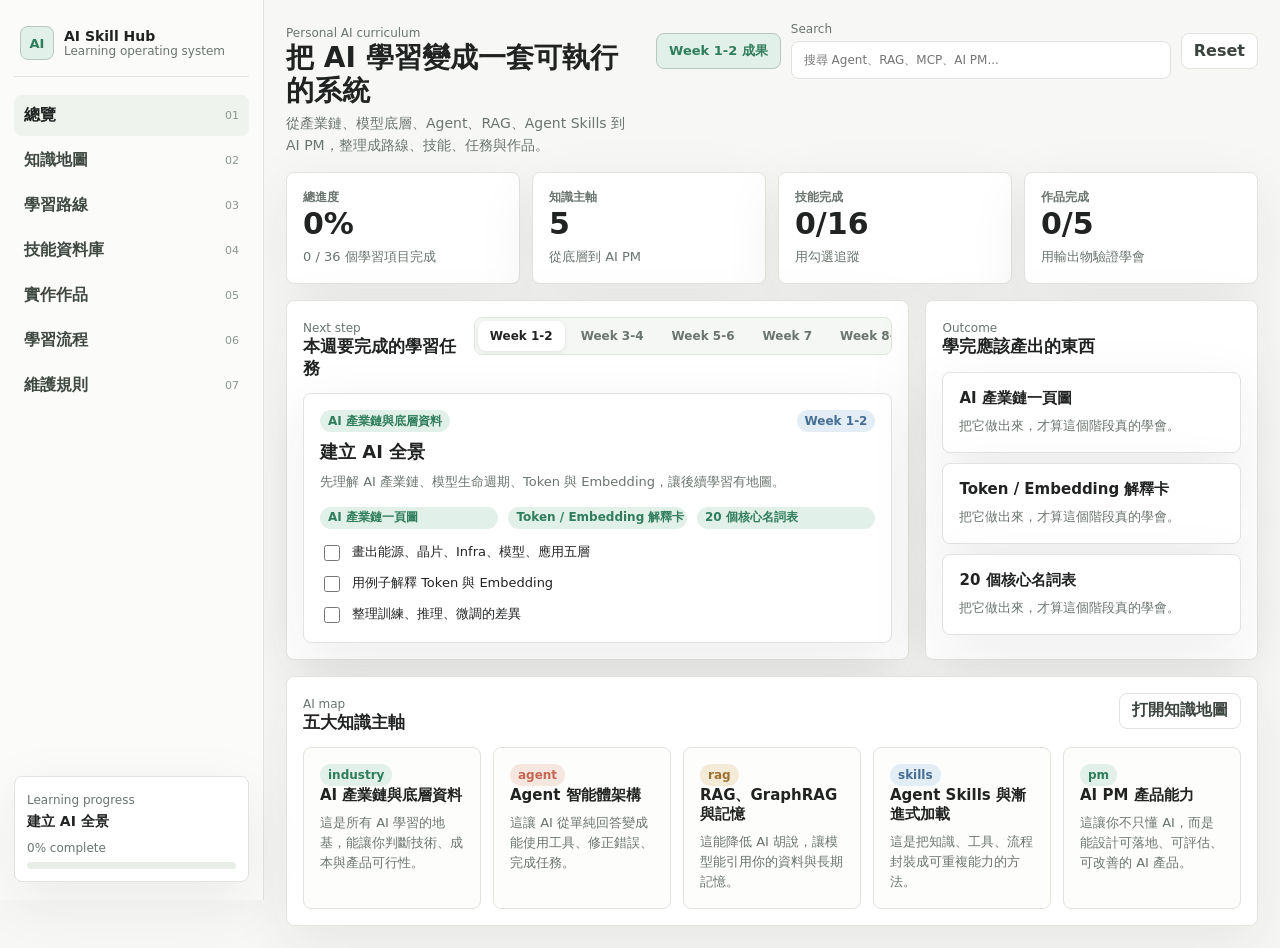
==== index.html @ 4f5eca00 "Initial AI learning site" ====
<!doctype html>
<html lang="zh-Hant">
  <head>
    <meta charset="utf-8" />
    <meta name="viewport" content="width=device-width, initial-scale=1" />
    <title>AI Skill Learning Hub</title>
    <meta name="description" content="一個用來系統化學習 AI 產業鏈、Agent、RAG、Agent Skills 與 AI PM 的互動知識網站。" />
    <meta name="theme-color" content="#f7f8f6" />
    <meta property="og:title" content="AI Skill Learning Hub" />
    <meta property="og:description" content="AI 學習路線、知識地圖、技能資料庫、實作任務與進度追蹤。" />
    <meta property="og:type" content="website" />
    <link rel="stylesheet" href="./styles.css" />
  </head>
  <body>
    <div class="app-shell">
      <aside class="sidebar">
        <div class="workspace-mark">
          <div class="logo">AI</div>
          <div>
            <strong>AI Skill Hub</strong>
            <span>Learning operating system</span>
          </div>
        </div>
        <nav class="nav-list" id="navList"></nav>
        <div class="sidebar-panel">
          <span>Learning progress</span>
          <strong id="sidebarFocus">先建立 AI 全景</strong>
          <div class="mini-progress">
            <span id="progressText">0%</span>
            <div><i id="progressBar"></i></div>
          </div>
        </div>
      </aside>

      <main class="main">
        <header class="topbar">
          <div>
            <span class="eyebrow">Personal AI curriculum</span>
            <h1>把 AI 學習變成一套可執行的系統</h1>
            <p class="subtitle">從產業鏈、模型底層、Agent、RAG、Agent Skills 到 AI PM，整理成路線、技能、任務與作品。</p>
          </div>
          <div class="command-strip">
            <a class="artifact-link" href="./artifacts/week-1-2-ai-overview.html">Week 1-2 成果</a>
            <label class="search">
              <span>Search</span>
              <input id="searchInput" type="search" placeholder="搜尋 Agent、RAG、MCP、AI PM..." />
            </label>
            <button id="resetProgress" type="button">Reset</button>
          </div>
        </header>

        <section class="view active" data-view="overview">
          <div class="metrics-grid" id="metricsGrid"></div>
          <div class="content-grid">
            <section class="panel wide">
              <div class="panel-heading">
                <div>
                  <span class="section-kicker">Next step</span>
                  <h2>本週要完成的學習任務</h2>
                </div>
                <div class="segmented" id="phaseSwitch"></div>
              </div>
              <div id="activePhase"></div>
            </section>
            <section class="panel">
              <div class="panel-heading">
                <div>
                  <span class="section-kicker">Outcome</span>
                  <h2>學完應該產出的東西</h2>
                </div>
              </div>
              <div class="stack" id="outcomeList"></div>
            </section>
          </div>
          <section class="panel">
            <div class="panel-heading">
              <div>
                <span class="section-kicker">AI map</span>
                <h2>五大知識主軸</h2>
              </div>
              <button class="text-button" type="button" data-view-target="map">打開知識地圖</button>
            </div>
            <div class="module-strip" id="moduleStrip"></div>
          </section>
        </section>

        <section class="view" data-view="map">
          <section class="panel">
            <div class="panel-heading">
              <div>
                <span class="section-kicker">Knowledge map</span>
                <h2>AI 知識地圖</h2>
              </div>
            </div>
            <div class="module-grid" id="moduleGrid"></div>
          </section>
        </section>

        <section class="view" data-view="roadmap">
          <section class="panel">
            <div class="panel-heading">
              <div>
                <span class="section-kicker">10-week roadmap</span>
                <h2>十週學習路線</h2>
              </div>
            </div>
            <div class="roadmap-board" id="roadmapBoard"></div>
          </section>
        </section>

        <section class="view" data-view="skills">
          <section class="panel">
            <div class="panel-heading stacked">
              <div>
                <span class="section-kicker">Skill database</span>
                <h2>技能資料庫</h2>
              </div>
              <div class="filters">
                <select id="moduleFilter" aria-label="主軸篩選"></select>
                <select id="levelFilter" aria-label="難度篩選"></select>
                <select id="statusFilter" aria-label="狀態篩選">
                  <option value="all">全部狀態</option>
                  <option value="todo">未開始</option>
                  <option value="doing">進行中</option>
                  <option value="done">已完成</option>
                </select>
              </div>
            </div>
            <div class="skill-database" id="skillDatabase"></div>
          </section>
        </section>

        <section class="view" data-view="projects">
          <div class="content-grid">
            <section class="panel wide">
              <div class="panel-heading">
                <div>
                  <span class="section-kicker">Portfolio</span>
                  <h2>用作品確認你真的學會</h2>
                </div>
              </div>
              <div class="project-list" id="projectList"></div>
            </section>
            <section class="panel">
              <div class="panel-heading">
                <div>
                  <span class="section-kicker">Definition of learned</span>
                  <h2>學會的標準</h2>
                </div>
              </div>
              <div class="stack" id="doneList"></div>
            </section>
          </div>
        </section>

        <section class="view" data-view="workflow">
          <div class="content-grid">
            <section class="panel wide">
              <div class="panel-heading">
                <div>
                  <span class="section-kicker">Study loop</span>
                  <h2>每學一個 AI 主題，都照這個流程</h2>
                </div>
              </div>
              <div class="workflow-list" id="workflowList"></div>
            </section>
            <section class="panel">
              <div class="panel-heading">
                <div>
                  <span class="section-kicker">Inbox</span>
                  <h2>待整理素材</h2>
                </div>
              </div>
              <div class="stack" id="inboxList"></div>
            </section>
          </div>
        </section>

        <section class="view" data-view="maintain">
          <section class="panel">
            <div class="panel-heading">
              <div>
                <span class="section-kicker">Maintain</span>
                <h2>讓這個 AI 學習網站長期不變亂</h2>
              </div>
            </div>
            <div class="maintenance-grid" id="maintenanceGrid"></div>
          </section>
        </section>
      </main>
    </div>
    <script src="./data.js"></script>
    <script src="./app.js"></script>
  </body>
</html>
---- styles.css ----
:root {
  --bg: #f7f8f6;
  --panel: #ffffff;
  --soft: #eef3ee;
  --line: #dfe4df;
  --text: #202321;
  --muted: #6b746e;
  --green: #2f7d5c;
  --green-soft: #e1f0e8;
  --coral: #c76650;
  --coral-soft: #f6e6e0;
  --blue: #466d94;
  --blue-soft: #e2edf5;
  --amber: #9d7131;
  --amber-soft: #f3ead8;
  --shadow: 0 18px 60px rgba(33, 38, 34, 0.08);
}

* { box-sizing: border-box; }
body {
  margin: 0;
  min-width: 320px;
  min-height: 100vh;
  background: var(--bg);
  color: var(--text);
  font-family: Inter, ui-sans-serif, system-ui, -apple-system, BlinkMacSystemFont, "Segoe UI", "Noto Sans TC", sans-serif;
  letter-spacing: 0;
}
button, input, select { font: inherit; }
button { cursor: pointer; }
.app-shell { display: grid; grid-template-columns: 264px minmax(0, 1fr); min-height: 100vh; }
.sidebar {
  position: sticky; top: 0; height: 100vh; padding: 18px 14px;
  border-right: 1px solid var(--line); background: #fbfcfa;
  display: flex; flex-direction: column; gap: 18px;
}
.workspace-mark { display: flex; gap: 10px; align-items: center; padding: 8px 6px 16px; border-bottom: 1px solid var(--line); }
.logo {
  width: 34px; height: 34px; display: grid; place-items: center;
  border: 1px solid #b7c7bd; border-radius: 8px; background: var(--green-soft);
  color: var(--green); font-weight: 800; font-size: 13px;
}
.workspace-mark strong, .workspace-mark span { display: block; }
.workspace-mark strong { font-size: 14px; }
.workspace-mark span, .eyebrow, .section-kicker, .sidebar-panel span { color: var(--muted); font-size: 12px; }
.nav-list { display: grid; gap: 4px; }
.nav-item {
  width: 100%; display: flex; align-items: center; justify-content: space-between;
  border: 0; background: transparent; border-radius: 8px; padding: 10px;
  color: #404842; text-align: left;
}
.nav-item.active, .nav-item:hover { background: var(--soft); color: var(--text); }
.nav-item span:first-child { font-weight: 650; }
.nav-item span:last-child { color: #8b948d; font-size: 11px; }
.sidebar-panel {
  margin-top: auto; border: 1px solid var(--line); border-radius: 8px; padding: 12px;
  background: var(--panel); box-shadow: var(--shadow);
}
.sidebar-panel strong { display: block; margin: 5px 0 10px; font-size: 14px; }
.mini-progress { display: grid; gap: 7px; color: var(--muted); font-size: 12px; }
.mini-progress div { height: 7px; border-radius: 999px; background: #e8ede8; overflow: hidden; }
.mini-progress i { display: block; width: 0%; height: 100%; border-radius: inherit; background: var(--green); }
.main { min-width: 0; padding: 22px; }
.topbar { display: flex; align-items: flex-start; justify-content: space-between; gap: 18px; padding-bottom: 16px; }
h1, h2, h3, p { margin-top: 0; }
h1 { margin-bottom: 6px; font-size: 28px; line-height: 1.18; letter-spacing: 0; }
h2 { margin-bottom: 0; font-size: 17px; line-height: 1.25; letter-spacing: 0; }
h3 { margin-bottom: 8px; font-size: 15px; }
.subtitle { max-width: 760px; margin-bottom: 0; color: var(--muted); line-height: 1.55; font-size: 14px; }
.command-strip { display: flex; align-items: center; gap: 10px; }
.search { width: min(380px, 42vw); display: grid; gap: 5px; color: var(--muted); font-size: 12px; }
.search input, .filters select {
  min-height: 38px; border: 1px solid var(--line); border-radius: 8px;
  background: var(--panel); color: var(--text); padding: 0 12px; outline: 0;
}
.search input:focus, .filters select:focus { border-color: #94b7a6; box-shadow: 0 0 0 3px rgba(47,125,92,.13); }
#resetProgress, .text-button, .segmented button {
  min-height: 36px; border: 1px solid var(--line); border-radius: 8px;
  background: var(--panel); color: #3c443f; padding: 0 12px; font-weight: 650;
}
.artifact-link {
  min-height: 36px;
  display: inline-flex;
  align-items: center;
  border: 1px solid #b7c7bd;
  border-radius: 8px;
  background: var(--green-soft);
  color: var(--green);
  padding: 0 12px;
  font-size: 13px;
  font-weight: 750;
  text-decoration: none;
  white-space: nowrap;
}
.view { display: none; }
.view.active { display: grid; gap: 16px; }
.metrics-grid { display: grid; grid-template-columns: repeat(4, minmax(0, 1fr)); gap: 12px; }
.metric, .panel, .card, .module-mini, .module-card, .phase-card, .project-card {
  border: 1px solid var(--line); border-radius: 8px; background: var(--panel);
  box-shadow: var(--shadow); padding: 16px;
}
.metric { min-height: 112px; display: grid; align-content: space-between; }
.metric span { color: var(--muted); font-size: 12px; font-weight: 650; }
.metric strong { display: block; font-size: 30px; line-height: 1; }
.metric p, .card p, .module-card p, .module-mini p, .phase-card p, .project-card p, .workflow-detail p {
  margin: 8px 0 0; color: var(--muted); font-size: 13px; line-height: 1.55;
}
.content-grid { display: grid; grid-template-columns: minmax(0, 1.5fr) minmax(320px, .8fr); gap: 16px; }
.panel-heading { display: flex; align-items: flex-start; justify-content: space-between; gap: 14px; margin-bottom: 14px; }
.panel-heading.stacked { align-items: stretch; }
.segmented {
  display: flex; gap: 4px; padding: 3px; border: 1px solid var(--line);
  border-radius: 8px; background: #f4f7f4; overflow-x: auto;
}
.segmented button { min-height: 30px; border: 0; background: transparent; font-size: 12px; color: var(--muted); white-space: nowrap; }
.segmented button.active { background: var(--panel); color: var(--text); box-shadow: 0 1px 4px rgba(20,26,22,.09); }
.module-strip { display: grid; grid-template-columns: repeat(5, minmax(0, 1fr)); gap: 12px; }
.module-grid, .maintenance-grid { display: grid; grid-template-columns: repeat(2, minmax(0, 1fr)); gap: 12px; }
.module-mini { box-shadow: none; background: #fdfdfb; cursor: pointer; }
.module-card { box-shadow: none; background: #fdfdfb; }
.module-card ul { margin: 12px 0 0; padding-left: 18px; color: var(--muted); font-size: 13px; line-height: 1.8; }
.phase-top { display: flex; align-items: flex-start; justify-content: space-between; gap: 12px; margin-bottom: 8px; }
.phase-top h3 { margin: 8px 0 0; font-size: 18px; }
.week-pill, .chip {
  display: inline-flex; align-items: center; min-height: 22px; border-radius: 999px;
  padding: 0 8px; font-size: 12px; font-weight: 700; white-space: nowrap;
}
.week-pill { background: var(--blue-soft); color: var(--blue); }
.chip { background: var(--soft); color: #455049; }
.chip.green { background: var(--green-soft); color: var(--green); }
.chip.coral { background: var(--coral-soft); color: var(--coral); }
.chip.amber { background: var(--amber-soft); color: var(--amber); }
.chip.blue { background: var(--blue-soft); color: var(--blue); }
.output-row, .task-list, .stack, .roadmap-board, .workflow-list, .project-list { display: grid; gap: 10px; }
.output-row { grid-template-columns: repeat(3, minmax(0, 1fr)); margin: 14px 0; }
.task-row { display: flex; align-items: flex-start; gap: 9px; font-size: 13px; line-height: 1.45; }
input[type="checkbox"] { width: 16px; height: 16px; margin-top: 2px; accent-color: var(--green); flex: 0 0 auto; }
.filters { display: flex; gap: 8px; flex-wrap: wrap; }
.skill-database { display: grid; border: 1px solid var(--line); border-radius: 8px; overflow: hidden; }
.skill-record {
  display: grid; grid-template-columns: 32px minmax(220px, 1.3fr) minmax(160px, .8fr) 92px minmax(150px, .8fr);
  gap: 12px; align-items: center; padding: 12px; border-bottom: 1px solid var(--line); background: var(--panel);
}
.skill-record:last-child { border-bottom: 0; }
.skill-record strong, .record-output strong { display: block; font-size: 14px; }
.skill-record span, .record-output span { display: block; color: var(--muted); font-size: 12px; line-height: 1.45; }
.project-card { display: grid; grid-template-columns: 28px minmax(0, 1fr) auto; gap: 12px; align-items: flex-start; box-shadow: none; background: #fdfdfb; }
.project-check { display: flex; }
.workflow-item { border: 1px solid var(--line); border-radius: 8px; overflow: hidden; background: #fdfdfb; }
.workflow-button {
  width: 100%; border: 0; background: transparent; display: grid; grid-template-columns: minmax(0,1fr) auto;
  gap: 12px; text-align: left; padding: 13px;
}
.workflow-detail { display: none; border-top: 1px solid var(--line); padding: 12px 14px 14px; }
.workflow-item.open .workflow-detail { display: block; }
.empty { padding: 24px; color: var(--muted); text-align: center; }
@media (max-width: 1180px) {
  .module-strip { grid-template-columns: repeat(2, minmax(0, 1fr)); }
}
@media (max-width: 1100px) {
  .app-shell, .metrics-grid, .content-grid, .module-grid, .maintenance-grid { grid-template-columns: 1fr; }
  .sidebar { position: relative; height: auto; border-right: 0; border-bottom: 1px solid var(--line); }
  .nav-list { grid-template-columns: repeat(3, minmax(0, 1fr)); }
  .sidebar-panel { display: none; }
}
@media (max-width: 760px) {
  .main { padding: 14px; }
  .topbar, .command-strip, .panel-heading, .skill-record, .project-card, .output-row, .module-strip { display: grid; grid-template-columns: 1fr; }
  .search { width: 100%; }
  .nav-list { grid-template-columns: 1fr 1fr; }
  h1 { font-size: 22px; }
  .skill-record > * { min-width: 0; }
}
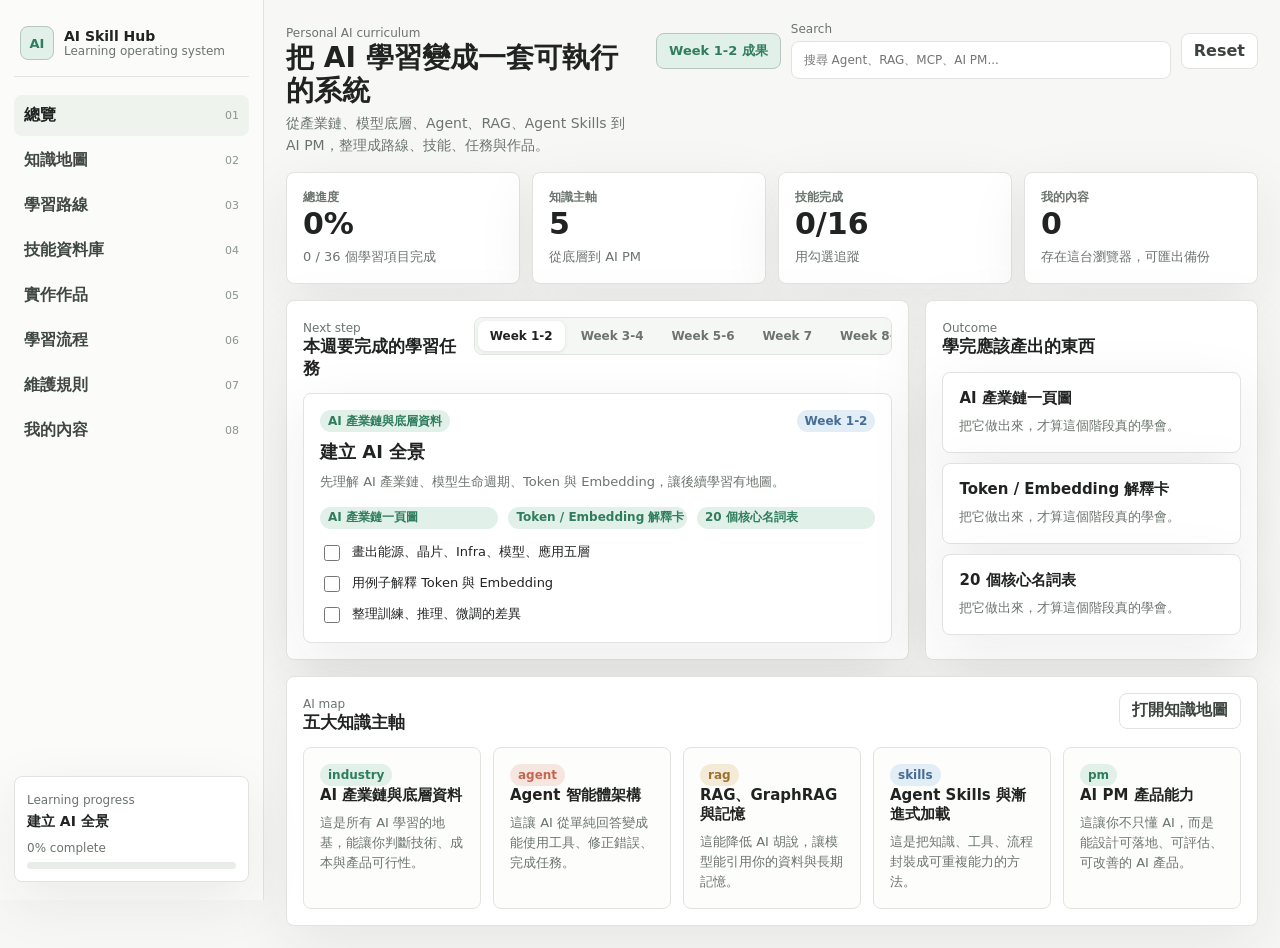
==== commit 0f6f478a: "Add beginner content editor" ====
--- a/index.html
+++ b/index.html
@@ -187,6 +187,67 @@
             <div class="maintenance-grid" id="maintenanceGrid"></div>
           </section>
         </section>
+
+        <section class="view" data-view="editor">
+          <div class="content-grid">
+            <section class="panel wide">
+              <div class="panel-heading">
+                <div>
+                  <span class="section-kicker">Personal content</span>
+                  <h2>自己新增 AI 筆記、技能、資源與作品</h2>
+                </div>
+              </div>
+              <form class="editor-form" id="contentForm">
+                <div class="form-row">
+                  <label>
+                    <span>類型</span>
+                    <select id="contentType">
+                      <option value="note">筆記</option>
+                      <option value="skill">技能</option>
+                      <option value="resource">資源</option>
+                      <option value="project">作品</option>
+                    </select>
+                  </label>
+                  <label>
+                    <span>主軸</span>
+                    <select id="contentModule">
+                      <option value="industry">AI 產業鏈</option>
+                      <option value="agent">Agent</option>
+                      <option value="rag">RAG / 記憶</option>
+                      <option value="skills">Agent Skills</option>
+                      <option value="pm">AI PM</option>
+                    </select>
+                  </label>
+                </div>
+                <label>
+                  <span>標題</span>
+                  <input id="contentTitle" type="text" placeholder="例如：CUDA 生態是什麼" required />
+                </label>
+                <label>
+                  <span>內容</span>
+                  <textarea id="contentBody" rows="6" placeholder="寫下你的理解、例子、來源、下一步要做什麼..." required></textarea>
+                </label>
+                <button class="primary-button" type="submit">儲存到我的網站</button>
+              </form>
+              <div class="custom-list" id="customContentList"></div>
+            </section>
+            <section class="panel">
+              <div class="panel-heading">
+                <div>
+                  <span class="section-kicker">Backup</span>
+                  <h2>備份與匯入</h2>
+                </div>
+              </div>
+              <div class="backup-tools">
+                <p>現在的新增內容會存在這台電腦的瀏覽器裡。要換電腦或正式更新網站時，先匯出 JSON 備份。</p>
+                <button class="text-button" id="exportContent" type="button">產生備份 JSON</button>
+                <textarea id="exportBox" rows="7" readonly placeholder="按上方按鈕後，這裡會出現備份資料。"></textarea>
+                <textarea id="importBox" rows="7" placeholder="把之前匯出的 JSON 貼到這裡，再按匯入。"></textarea>
+                <button class="text-button" id="importContent" type="button">匯入備份</button>
+              </div>
+            </section>
+          </div>
+        </section>
       </main>
     </div>
     <script src="./data.js"></script>
--- a/styles.css
+++ b/styles.css
@@ -78,6 +78,18 @@
   min-height: 36px; border: 1px solid var(--line); border-radius: 8px;
   background: var(--panel); color: #3c443f; padding: 0 12px; font-weight: 650;
 }
+.primary-button {
+  min-height: 40px;
+  border: 1px solid #286b4e;
+  border-radius: 8px;
+  background: var(--green);
+  color: #fff;
+  padding: 0 14px;
+  font-weight: 750;
+}
+.danger-button {
+  color: var(--coral);
+}
 .artifact-link {
   min-height: 36px;
   display: inline-flex;
@@ -154,6 +166,61 @@
 .workflow-detail { display: none; border-top: 1px solid var(--line); padding: 12px 14px 14px; }
 .workflow-item.open .workflow-detail { display: block; }
 .empty { padding: 24px; color: var(--muted); text-align: center; }
+.editor-form, .backup-tools {
+  display: grid;
+  gap: 12px;
+}
+.form-row {
+  display: grid;
+  grid-template-columns: repeat(2, minmax(0, 1fr));
+  gap: 10px;
+}
+.editor-form label, .backup-tools label {
+  display: grid;
+  gap: 6px;
+  color: var(--muted);
+  font-size: 12px;
+  font-weight: 700;
+}
+.editor-form input, .editor-form select, .editor-form textarea, .backup-tools textarea {
+  width: 100%;
+  border: 1px solid var(--line);
+  border-radius: 8px;
+  background: var(--panel);
+  color: var(--text);
+  padding: 10px 12px;
+  outline: 0;
+}
+.editor-form textarea, .backup-tools textarea {
+  resize: vertical;
+  line-height: 1.6;
+}
+.custom-list {
+  display: grid;
+  gap: 10px;
+  margin-top: 16px;
+}
+.custom-item {
+  display: grid;
+  grid-template-columns: minmax(0, 1fr) auto;
+  gap: 12px;
+  border: 1px solid var(--line);
+  border-radius: 8px;
+  background: #fdfdfb;
+  padding: 14px;
+}
+.custom-item h3 {
+  margin: 8px 0 6px;
+}
+.custom-item small {
+  color: var(--muted);
+  font-size: 12px;
+}
+.backup-tools p {
+  color: var(--muted);
+  line-height: 1.55;
+  font-size: 13px;
+}
 @media (max-width: 1180px) {
   .module-strip { grid-template-columns: repeat(2, minmax(0, 1fr)); }
 }
@@ -165,7 +232,7 @@
 }
 @media (max-width: 760px) {
   .main { padding: 14px; }
-  .topbar, .command-strip, .panel-heading, .skill-record, .project-card, .output-row, .module-strip { display: grid; grid-template-columns: 1fr; }
+  .topbar, .command-strip, .panel-heading, .skill-record, .project-card, .output-row, .module-strip, .form-row, .custom-item { display: grid; grid-template-columns: 1fr; }
   .search { width: 100%; }
   .nav-list { grid-template-columns: 1fr 1fr; }
   h1 { font-size: 22px; }
